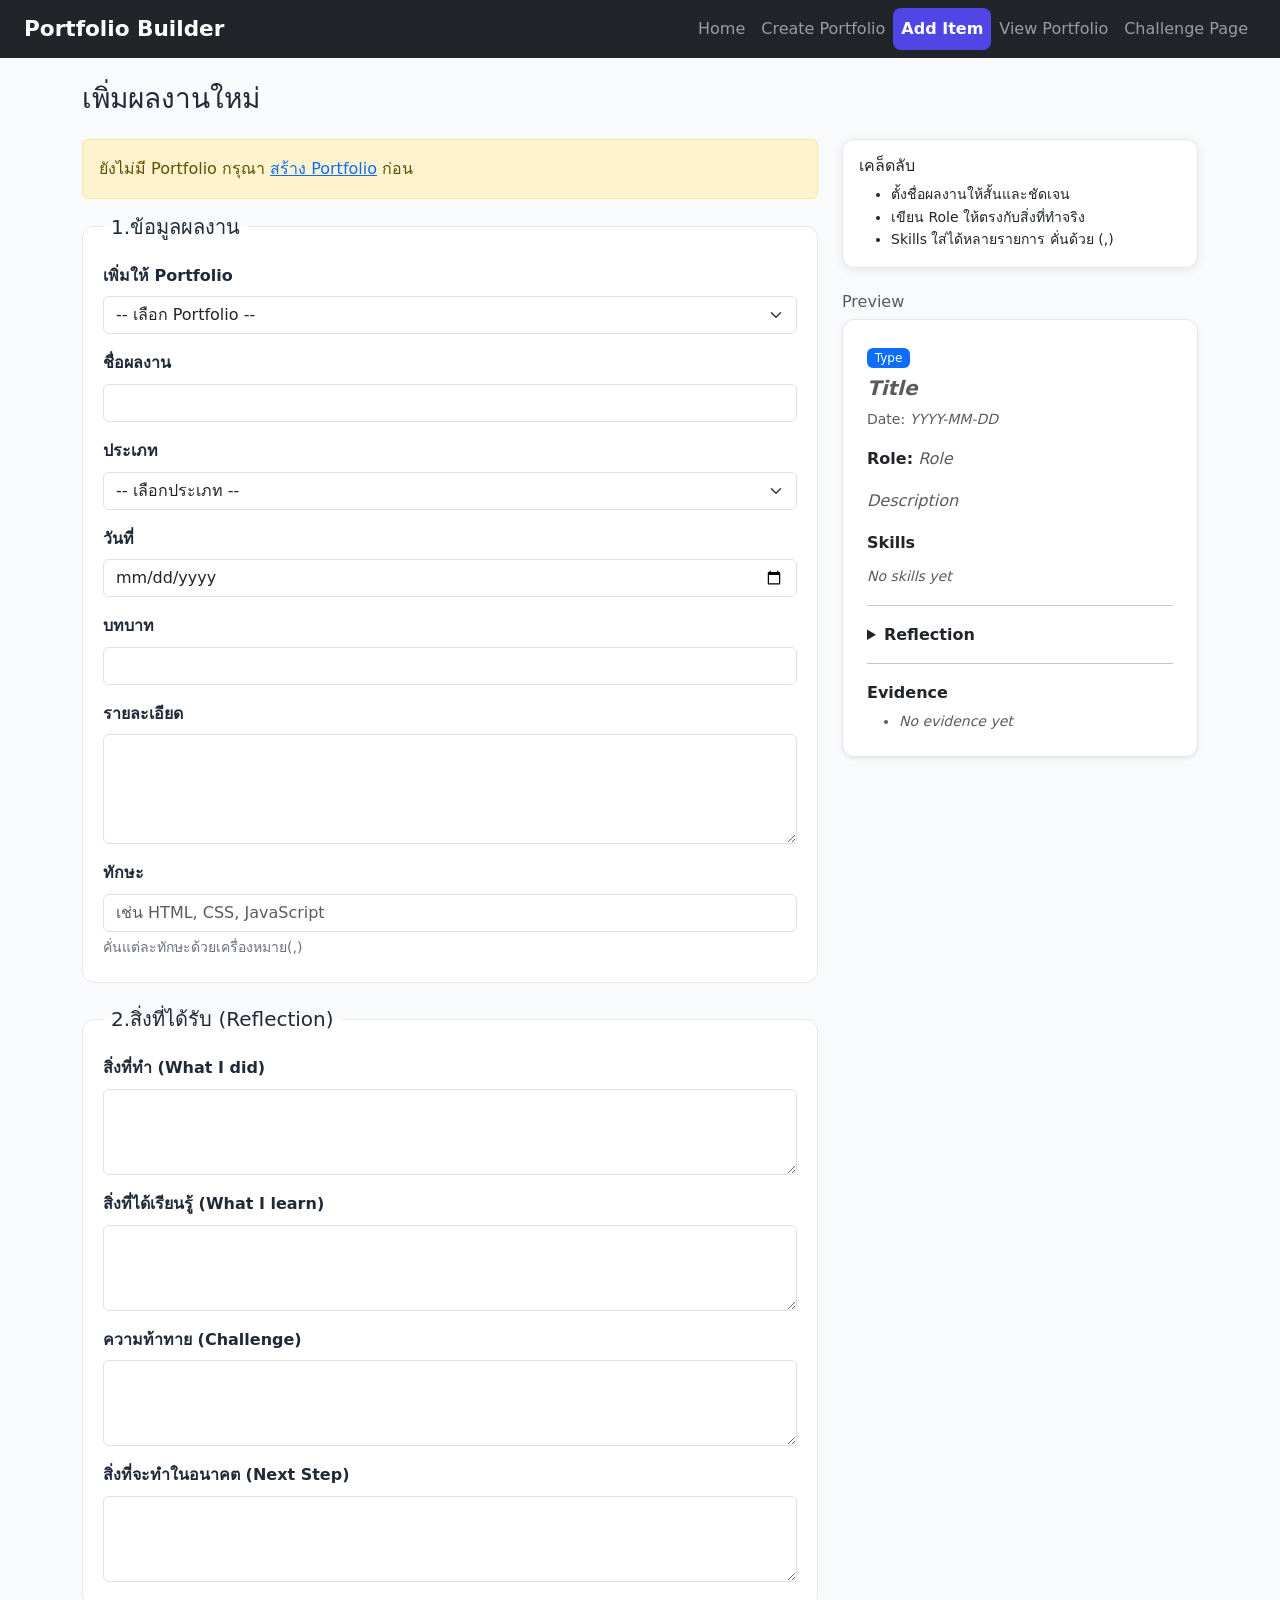
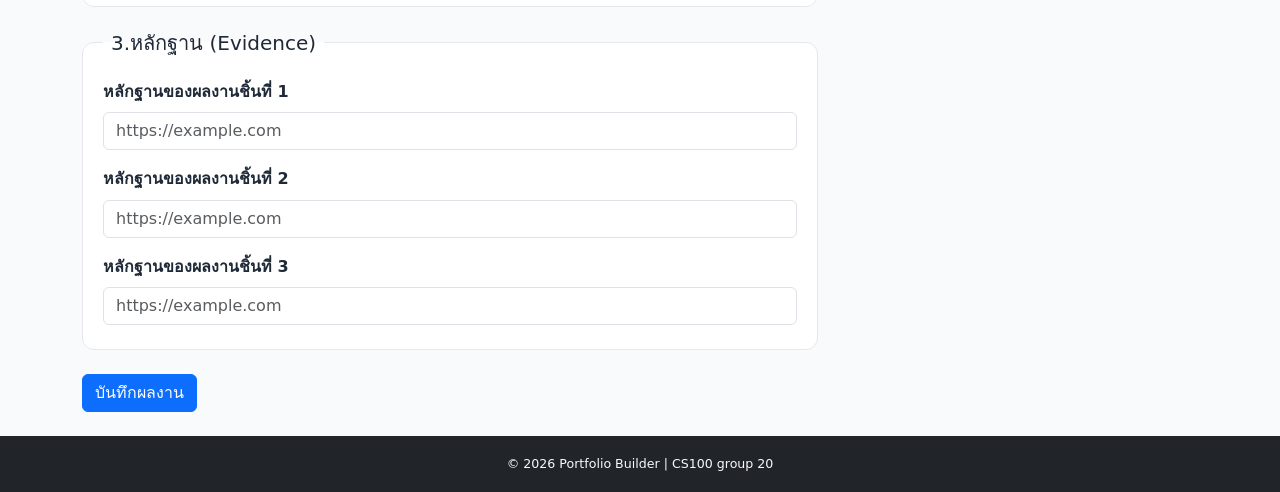
==== add-item.html @ 4fb491e8 "feat: add challenge pages, navbar link, and php_form folder (#26)" ====
<!doctype html>
<html lang="en">

<head>
  <meta charset="UTF-8" />
  <meta name="viewport" content="width=device-width, initial-scale=1.0" />
  <title>Add Item | Portfolio Builder</title>
  <link href="https://cdn.jsdelivr.net/npm/bootstrap@5.3.8/dist/css/bootstrap.min.css" rel="stylesheet"
    integrity="sha384-sRIl4kxILFvY47J16cr9ZwB07vP4J8+LH7qKQnuqkuIAvNWLzeN8tE5YBujZqJLB" crossorigin="anonymous" />
  <link rel="stylesheet" href="css/style.css" />
  <script src="js/storage.js" defer></script>
  <script src="js/validation.js" defer></script>
  <script src="js/add-item.js" defer></script>
  <script src="js/preview.js" defer></script>
</head>

<body class="d-flex flex-column min-vh-100">

  <!--NAVBAR -->
  <nav class="navbar navbar-expand-lg navbar-dark bg-dark sticky-top">
    <div class="container-fluid px-4">

      <a class="navbar-brand" href="index.html">
        <h3><b>Portfolio Builder</b></h3>
      </a>

      <button class="navbar-toggler" type="button" data-bs-toggle="collapse" data-bs-target="#mainNav">
        <span class="navbar-toggler-icon"></span>
      </button>
      <div class="collapse navbar-collapse" id="mainNav">
        <ul class="navbar-nav ms-auto">
          <li class="nav-item"><a class="nav-link" href="index.html">Home</a></li>
          <li class="nav-item"><a class="nav-link" href="create-portfolio.html">Create Portfolio</a></li>
          <li class="nav-item"><a class="nav-link active" href="add-item.html">Add Item</a></li>
          <li class="nav-item"><a class="nav-link" href="portfolio.html">View Portfolio</a></li>
          <li class="nav-item"><a class="nav-link" href="Challenge_Page.html">Challenge Page</a></li>
        </ul>
      </div>
    </div>
  </nav>

  <!-- MAIN -->
  <main class="container my-4 flex-grow-1">
    <h1 class="h3 mb-4">เพิ่มผลงานใหม่</h1>

    <div class="row g-4">
      
       
      <!-- แบบฟอร์ม -->
      <div class="col-lg-8 col-md-6">
        <form id="item-form" class="needs-validation" novalidate>
          <div id="error-summary" class="alert alert-danger d-none" role="alert">
            <strong>กรุณาตรวจสอบข้อมูลต่อไปนี้</strong>
            <ul id="error-list" class="mb-0"></ul>
          </div>

          
          <!-- ข้อมูลผลงาน -->
          <fieldset class="mb-4">
            <legend class="h5">1.ข้อมูลผลงาน</legend>

            <div class="mb-3">
              <label for="portfolio-select" class="form-label">เพิ่มให้ Portfolio</label>
              <select id="portfolio-select" name="portfolioId" class="form-select" required>
                <option value="">-- เลือก Portfolio --</option>
              </select>
              <div class="field-error text-danger small"></div>
            </div>

            <div class="mb-3">
              <label for="title" class="form-label">ชื่อผลงาน</label>
              <input type="text" id="title" name="title" class="form-control" required />
              <div class="field-error text-danger small"></div>
            </div>

            <div class="mb-3">
              <label for="type" class="form-label">ประเภท</label>
              <select id="type" name="type" class="form-select" required>
                <option value="">-- เลือกประเภท --</option>
                <option>Course Assignment</option>
                <option>Project</option>
                <option>Activity</option>
                <option>Competition</option>
                <option>Other</option>
              </select>
              <div class="field-error text-danger small"></div>
            </div>

            <div class="mb-3">
              <label for="date" class="form-label">วันที่</label>
              <input type="date" id="date" name="date" class="form-control" required />
              <div class="field-error text-danger small"></div>
            </div>

            <div class="mb-3">
              <label for="role" class="form-label">บทบาท</label>
              <input type="text" id="role" name="role" class="form-control" required />
              <div class="field-error text-danger small"></div>
            </div>

            <div class="mb-3">
              <label for="description" class="form-label">รายละเอียด</label>
              <textarea id="description" name="description" class="form-control" rows="4" required></textarea>
              <div class="field-error text-danger small"></div>
            </div>

            <div class="mb-3">
              <label for="skills" class="form-label">ทักษะ</label>
              <input type="text" id="skills" name="skills" class="form-control" placeholder="เช่น HTML, CSS, JavaScript"
                required />
              <div class="form-text">คั่นแต่ละทักษะด้วยเครื่องหมาย(,)</div>
              <div class="field-error text-danger small"></div>
            </div>

          </fieldset>

          <!-- สิ่งที่ได้รับ (Reflection) -->
          <fieldset class="mb-4">
            <legend class="h5">2.สิ่งที่ได้รับ (Reflection)</legend>

            <div class="mb-3">
              <label for="whatIDid" class="form-label">สิ่งที่ทำ (What I did)</label>
              <textarea id="whatIDid" name="whatIDid" class="form-control" rows="3" required></textarea>
              <div class="field-error text-danger small"></div>
            </div>

            <div class="mb-3">
              <label for="whatILearned" class="form-label">สิ่งที่ได้เรียนรู้ (What I learn)</label>
              <textarea id="whatILearned" name="whatILearned" class="form-control" rows="3" required></textarea>
              <div class="field-error text-danger small"></div>
            </div>

            <div class="mb-3">
              <label for="challenge" class="form-label">ความท้าทาย (Challenge)</label>
              <textarea id="challenge" name="challenge" class="form-control" rows="3" required></textarea>
              <div class="field-error text-danger small"></div>
            </div>

            <div class="mb-3">
              <label for="nextStep" class="form-label">สิ่งที่จะทำในอนาคต (Next Step)</label>
              <textarea id="nextStep" name="nextStep" class="form-control" rows="3" required></textarea>
              <div class="field-error text-danger small"></div>
            </div>
          </fieldset>

          <!-- หลักฐาน (Evidence) -->
          <fieldset class="mb-4">
            <legend class="h5">3.หลักฐาน (Evidence)</legend>

            <div class="mb-3">
              <label for="evidence1" class="form-label">หลักฐานของผลงานชิ้นที่ 1</label>
              <input type="url" id="evidence1" name="evidence1" class="form-control" placeholder="https://example.com"/>
              <div class="field-error text-danger small"></div>
            </div>

            <div class="mb-3">
              <label for="evidence2" class="form-label">หลักฐานของผลงานชิ้นที่ 2</label>
              <input type="url" id="evidence2" name="evidence2" class="form-control"
                placeholder="https://example.com" />
              <div class="field-error text-danger small"></div>
            </div>

            <div class="mb-3">
              <label for="evidence3" class="form-label">หลักฐานของผลงานชิ้นที่ 3</label>
              <input type="url" id="evidence3" name="evidence3" class="form-control"
                placeholder="https://example.com" />
              <div class="field-error text-danger small"></div>
            </div>

          </fieldset>

          <button type="submit" class="btn btn-primary">บันทึกผลงาน</button>
        </form>
      </div>

      <!-- กล่องเคล็ดลับ -->
      <div class="col-lg-4 col-md-6">
        <div class="card">
          <div class="card-body">
            <h2 class="h6">เคล็ดลับ</h2>
            <ul class="mb-0 small">
              <li>ตั้งชื่อผลงานให้สั้นและชัดเจน</li>
              <li>เขียน Role ให้ตรงกับสิ่งที่ทำจริง</li>
              <li>Skills ใส่ได้หลายรายการ คั่นด้วย (,)</li>
            </ul>
          </div>
        </div>

        <!-- Live Preview (Owner: M3 · Issue #23 · js/preview.js) -->
        <div class="mt-4">
          <h2 class="h6 text-muted">Preview</h2>
          <div id="item-preview"></div>
        </div>
      </div>
    </div>
  </main>

  <!-- FOOTER -->
  <footer class="bg-dark text-light text-center py-3 mt-auto">
    <small>&copy; 2026 Portfolio Builder | CS100 group 20</small>
  </footer>

</body>

</html
---- css/style.css ----
/* ---------- Theme variables ---------- */
:root {
  --brand: #4f46e5;
  --brand-dark: #3730a3;
  --brand-soft: #eef2ff;
  --accent: #f59e0b;
  --ink: #1f2937;
  --muted: #6b7280;
  --line: #e5e7eb;
  --surface: #ffffff;
  --page-bg: #f8fafc;
  --danger: #dc2626;
  --danger-soft: #fef2f2;
  --success: #15803d;
  --radius: 0.75rem;
  --shadow: 0 2px 10px rgba(15, 23, 42, 0.08);
  --bs-primary: var(--brand);
  --bs-link-color: var(--brand);
  --bs-link-hover-color: var(--brand-dark);
}

/* ---------- Base ---------- */
html {
  scroll-behavior: smooth;
}

body {
  background: var(--page-bg);
  color: var(--ink);
  font-family: "Noto Sans Thai", "Sarabun", system-ui, -apple-system, "Segoe UI", sans-serif;
  line-height: 1.6;
  overflow-wrap: anywhere;
}

img,
video {
  max-width: 100%;
  height: auto;
}

h1, h2, h3 {
  line-height: 1.3;
}

:focus-visible {
  outline: 3px solid var(--accent);
  outline-offset: 2px;
}

main {
  min-height: 60vh;
}

/* ---------- Navbar / Footer ---------- */
.navbar .nav-link {
  border-radius: 0.5rem;
  padding: 0.5rem 0.9rem;
}

.navbar .nav-link:hover,
.navbar .nav-link:focus {
  background: rgba(255, 255, 255, 0.12);
}

.navbar .nav-link.active {
  background: var(--brand);
  color: #fff;
  font-weight: 600;
}

.navbar-brand h3 {
  margin: 0;
  font-size: 1.35rem;
}

footer {
  font-size: 0.9rem;
}

/* ---------- Hero ---------- */
.hero {
  padding: 3rem 0;
  background: linear-gradient(135deg, var(--brand-soft), #fff);
  border-bottom: 1px solid var(--line);
}

.hero h1 {
  font-size: 2.25rem;
  font-weight: 700;
  color: var(--brand-dark);
}

/* ---------- Buttons ---------- */
.btn-brand {
  background: var(--brand);
  border: 1px solid var(--brand);
  color: #fff;
  font-weight: 600;
}

.btn-brand:hover,
.btn-brand:focus {
  background: var(--brand-dark);
  border-color: var(--brand-dark);
  color: #fff;
}

.btn-outline-brand {
  background: transparent;
  border: 1px solid var(--brand);
  color: var(--brand);
  font-weight: 600;
}

.btn-outline-brand:hover,
.btn-outline-brand:focus {
  background: var(--brand);
  color: #fff;
}

/* ---------- Cards ---------- */
.card {
  border: 1px solid var(--line);
  border-radius: var(--radius);
  box-shadow: var(--shadow);
  background: var(--surface);
}

.card-header {
  background: var(--brand-soft);
  border-bottom: 1px solid var(--line);
  font-weight: 600;
}

.form-card {
  max-width: 720px;
  margin: 1.5rem auto;
}

.form-wrap {
  max-width: 720px;
}

.portfolio-card .stat {
  color: var(--muted);
  font-size: 0.9rem;
}

.about-box {
  background: var(--brand-soft);
  border-left: 4px solid var(--brand);
  border-radius: 0 var(--radius) var(--radius) 0;
  padding: 1rem 1.25rem;
  margin-bottom: 1rem;
}

.about-box h3 {
  font-size: 1rem;
  font-weight: 700;
  color: var(--brand-dark);
  margin-bottom: 0.25rem;
}

.about-box p {
  margin-bottom: 0;
}

.avatar {
  width: 72px;
  height: 72px;
  border-radius: 50%;
  background: var(--brand);
  color: #fff;
  display: inline-flex;
  align-items: center;
  justify-content: center;
  font-size: 2rem;
  font-weight: 700;
  flex-shrink: 0;
}

/* ---------- Portfolio Item card ---------- */
.item-card {
  margin-bottom: 1.25rem;
}

.item-card .item-meta {
  color: var(--muted);
  font-size: 0.9rem;
}

.item-card details {
  background: var(--page-bg);
  border: 1px solid var(--line);
  border-radius: 0.5rem;
  padding: 0.5rem 0.9rem;
  margin-top: 0.75rem;
}

.item-card summary {
  cursor: pointer;
  font-weight: 600;
  color: var(--brand-dark);
}

.item-card dt {
  font-weight: 600;
  color: var(--brand-dark);
  margin-top: 0.5rem;
}

.item-card dd {
  margin-bottom: 0;
}

.evidence-list {
  padding-left: 1.2rem;
  margin-bottom: 0;
}

.evidence-invalid {
  color: var(--danger);
  text-decoration: line-through;
}

/* ---------- Badge ---------- */
.badge {
  font-weight: 500;
}

.badge-skill {
  background: var(--brand-soft);
  color: var(--brand-dark);
  border: 1px solid #c7d2fe;
  border-radius: 999px;
  padding: 0.35em 0.75em;
  margin: 0 0.25rem 0.25rem 0;
  display: inline-block;
}

.badge-type {
  background: var(--accent);
  color: #1f2937;
  border-radius: 999px;
  padding: 0.35em 0.75em;
}

/* ---------- Forms ---------- */
.form-label {
  font-weight: 600;
}

.req,
.form-label.required::after {
  color: var(--danger);
}

.form-label.required::after {
  content: " *";
}

.form-control:focus,
.form-select:focus {
  border-color: var(--brand);
  box-shadow: 0 0 0 0.2rem rgba(79, 70, 229, 0.2);
}

fieldset {
  border: 1px solid var(--line);
  border-radius: var(--radius);
  padding: 1rem 1.25rem 0.5rem;
  margin-bottom: 1.5rem;
  background: var(--surface);
  min-width: 0;
}

legend {
  float: none;
  width: auto;
  padding: 0 0.5rem;
  font-size: 1.1rem;
  font-weight: 700;
  color: var(--brand-dark);
}

.form-text {
  color: var(--muted);
}

.privacy-note {
  background: #fffbeb;
  border: 1px solid #fcd34d;
  border-radius: 0.5rem;
  padding: 0.6rem 0.9rem;
  font-size: 0.9rem;
}

.tips-box,
.preview-box {
  background: var(--surface);
  border: 1px solid var(--line);
  border-radius: var(--radius);
  padding: 1rem 1.25rem;
}

/* ---------- Validation (js/validation.js — Issue #20) ---------- */
.form-control.is-invalid,
.form-select.is-invalid {
  border-color: var(--danger);
  background-color: var(--danger-soft);
}

.field-error {
  color: var(--danger);
  font-size: 0.875rem;
  margin-top: 0.25rem;
  display: block;
}

.field-error:empty {
  display: none;
}

.error-summary {
  background: var(--danger-soft);
  border: 1px solid #fecaca;
  border-left: 4px solid var(--danger);
  color: #7f1d1d;
  border-radius: 0.5rem;
  padding: 0.75rem 1rem;
  margin-bottom: 1rem;
}

.error-summary ul {
  margin: 0.25rem 0 0;
  padding-left: 1.2rem;
}

.success-note {
  background: #f0fdf4;
  border: 1px solid #bbf7d0;
  color: var(--success);
  border-radius: 0.5rem;
  padding: 0.6rem 1rem;
}

/* ---------- Empty state / switcher ---------- */
.empty-state {
  text-align: center;
  padding: 2.5rem 1rem;
  color: var(--muted);
  border: 2px dashed var(--line);
  border-radius: var(--radius);
  background: var(--surface);
}

.portfolio-switcher .nav-link {
  color: var(--brand-dark);
}

.portfolio-switcher .nav-link.active {
  background: var(--brand);
  color: #fff;
}

/* ---------- Responsive ---------- */
@media (min-width: 992px) {
  .preview-box,
  .tips-box {
    position: sticky;
    top: 1rem;
  }
}

@media (max-width: 767.98px) {
  .hero {
    padding: 2rem 0;
  }

  .hero h1 {
    font-size: 1.6rem;
  }

  main.container,
  .container {
    padding-left: 1rem;
    padding-right: 1rem;
  }

  fieldset {
    padding: 0.75rem 0.85rem 0.25rem;
  }

  .form-actions .btn,
  .hero .btn {
    width: 100%;
    margin-right: 0 !important;
    margin-bottom: 0.5rem;
  }

  .hero .btn + .btn {
    margin-top: 0.5rem !important;
  }

  .form-control,
  .form-select,
  .btn {
    min-height: 44px;
  }

  textarea.form-control {
    min-height: 96px;
  }

  .item-card .card-body {
    padding: 1rem;
  }
}

@media (max-width: 767.98px) {
  input,
  select,
  textarea {
    font-size: 16px;
  }
}

/* ---------- Print / reduced motion ---------- */
@media (prefers-reduced-motion: reduce) {
  html {
    scroll-behavior: auto;
  }
}
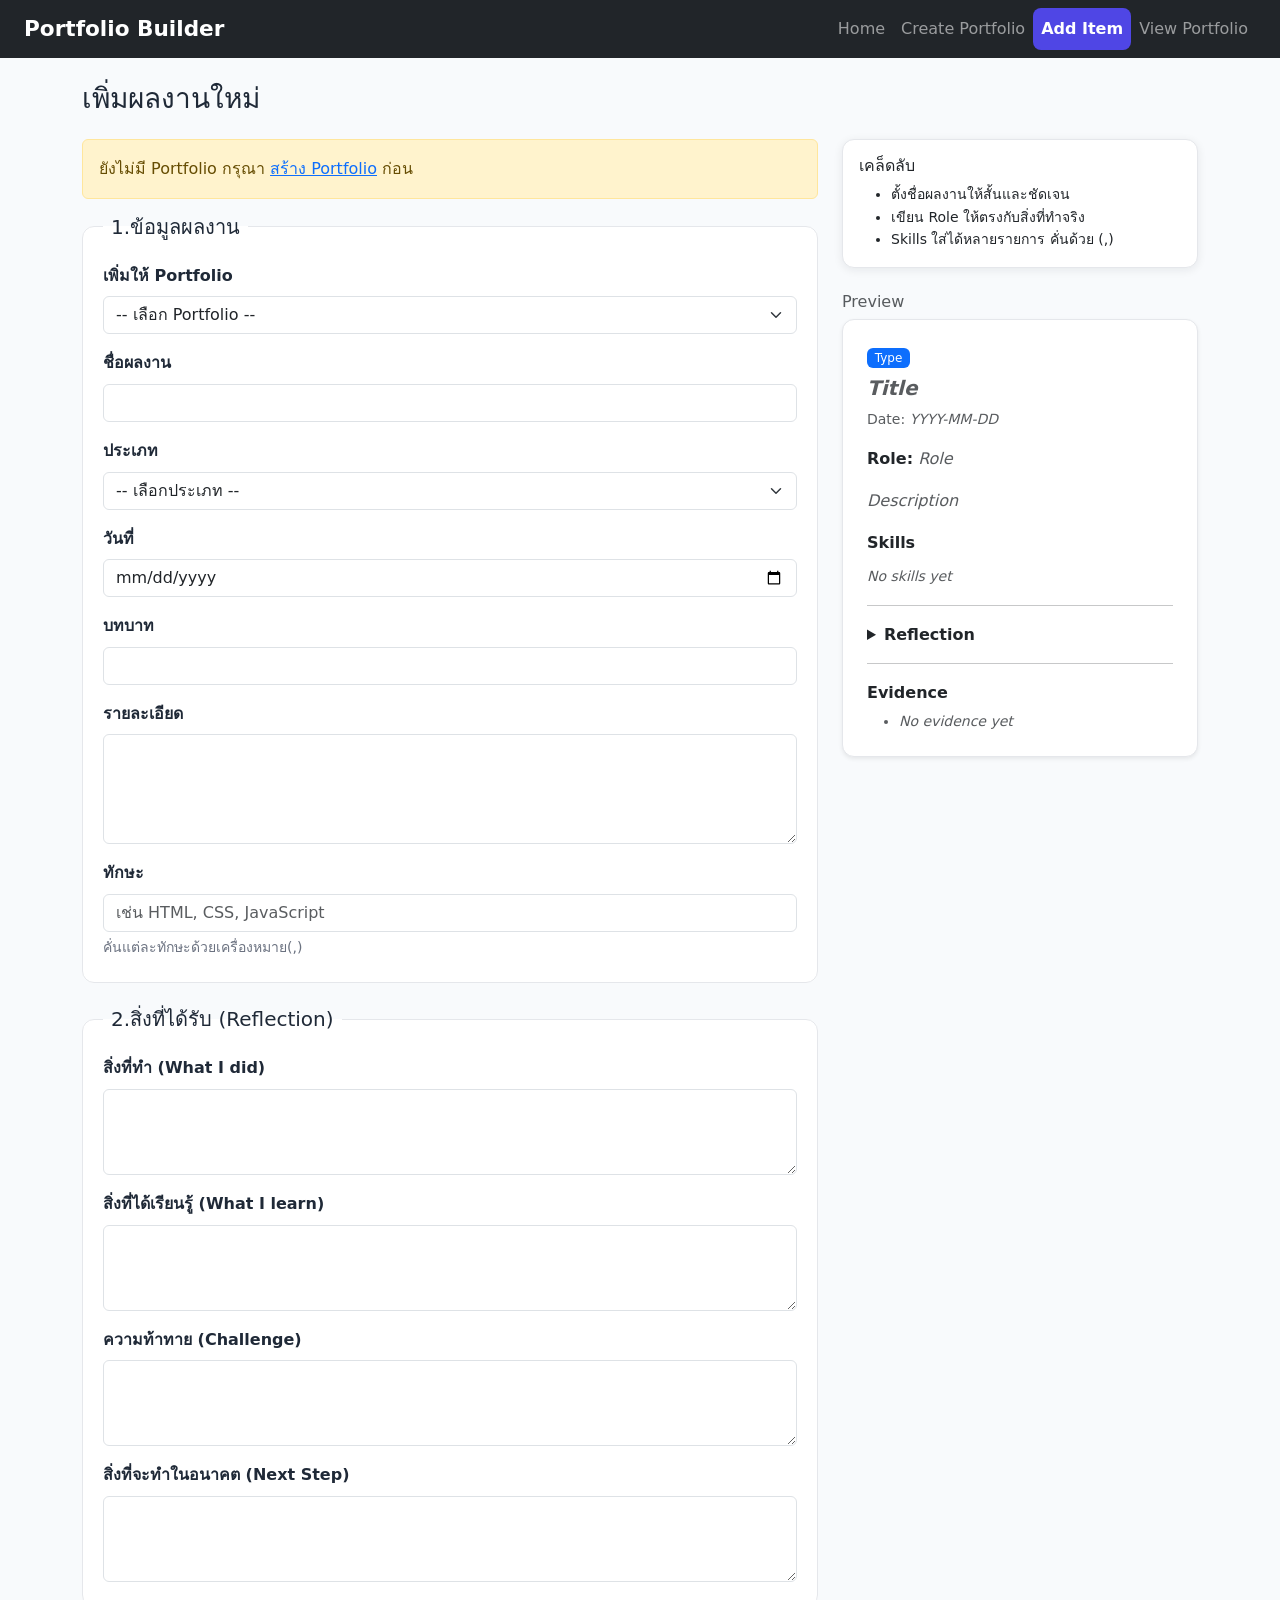
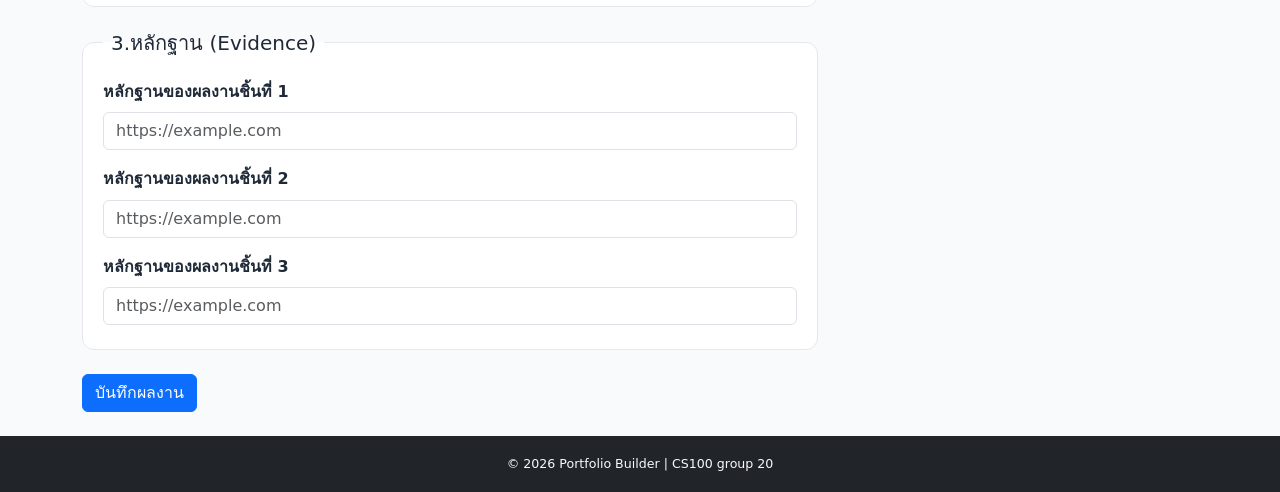
==== commit c11f9b1d: "fix: close </html> tag on add item page (#23)" ====
--- a/add-item.html
+++ b/add-item.html
@@ -33,7 +33,6 @@
           <li class="nav-item"><a class="nav-link" href="create-portfolio.html">Create Portfolio</a></li>
           <li class="nav-item"><a class="nav-link active" href="add-item.html">Add Item</a></li>
           <li class="nav-item"><a class="nav-link" href="portfolio.html">View Portfolio</a></li>
-          <li class="nav-item"><a class="nav-link" href="Challenge_Page.html">Challenge Page</a></li>
         </ul>
       </div>
     </div>
@@ -202,4 +201,4 @@
 
 </body>
 
-</html+</html>
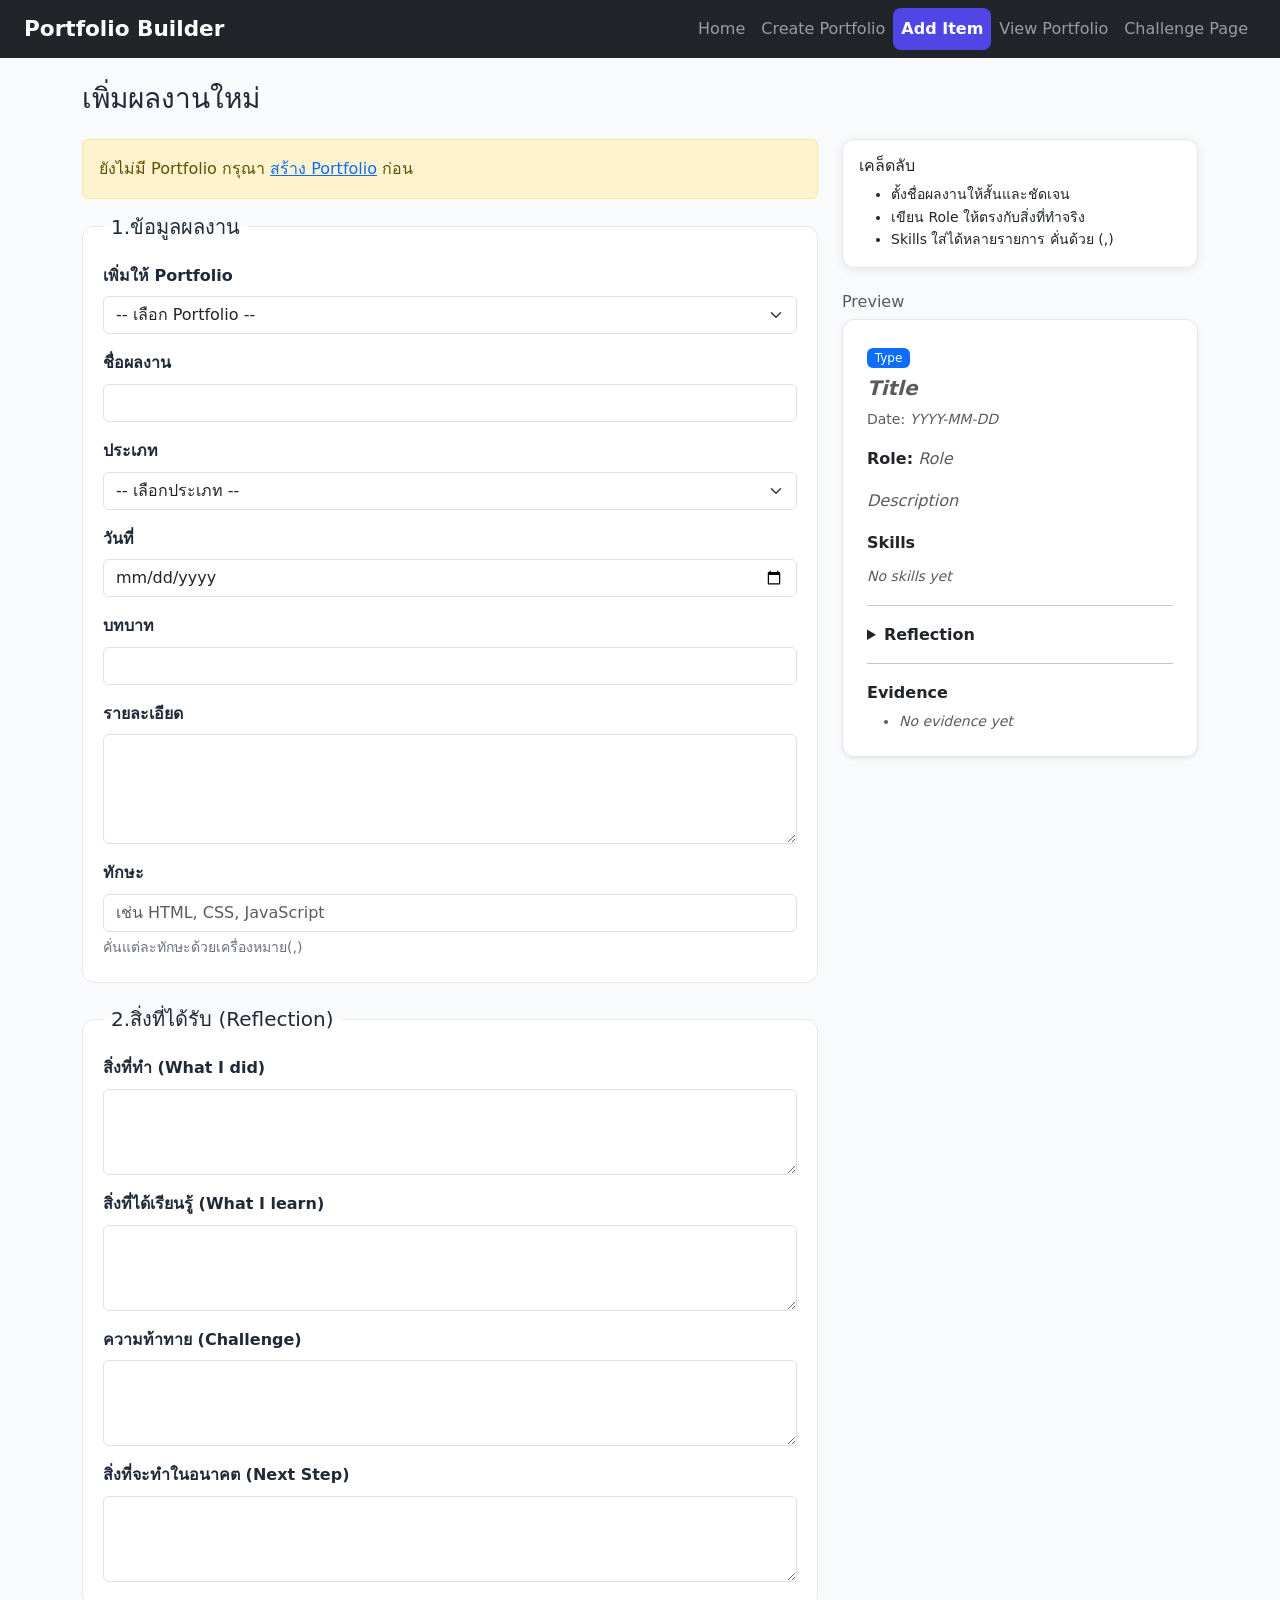
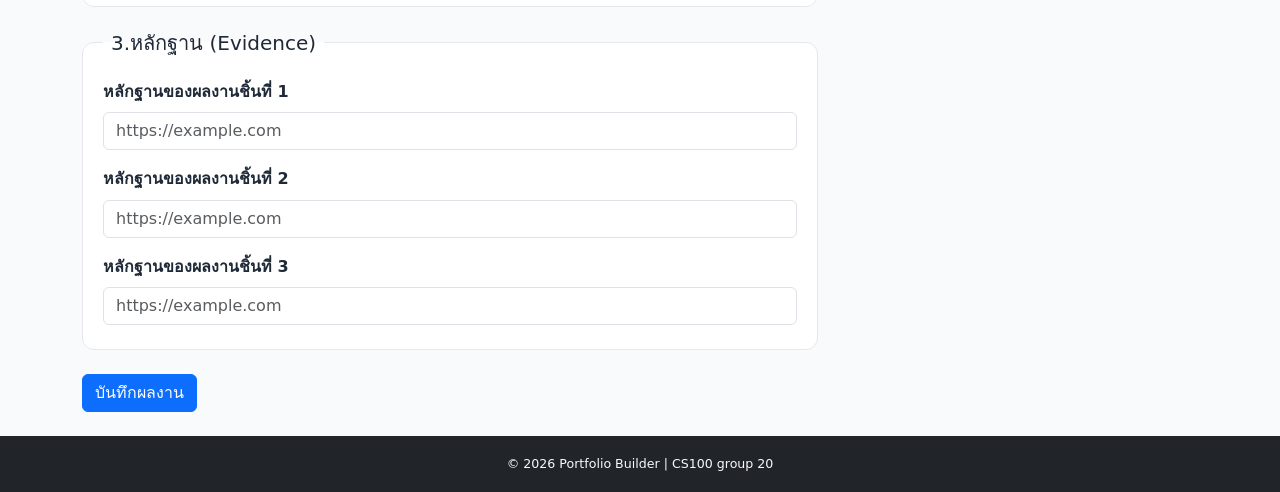
==== commit 14ef237f: "Merge pull request #65 from Patsakorn-Nakforn/feat/challenge-pages feat: add challenge pages, navbar" ====
--- a/add-item.html
+++ b/add-item.html
@@ -33,6 +33,7 @@
           <li class="nav-item"><a class="nav-link" href="create-portfolio.html">Create Portfolio</a></li>
           <li class="nav-item"><a class="nav-link active" href="add-item.html">Add Item</a></li>
           <li class="nav-item"><a class="nav-link" href="portfolio.html">View Portfolio</a></li>
+          <li class="nav-item"><a class="nav-link" href="Challenge_Page.html">Challenge Page</a></li>
         </ul>
       </div>
     </div>
@@ -201,4 +202,4 @@
 
 </body>
 
-</html>+</html
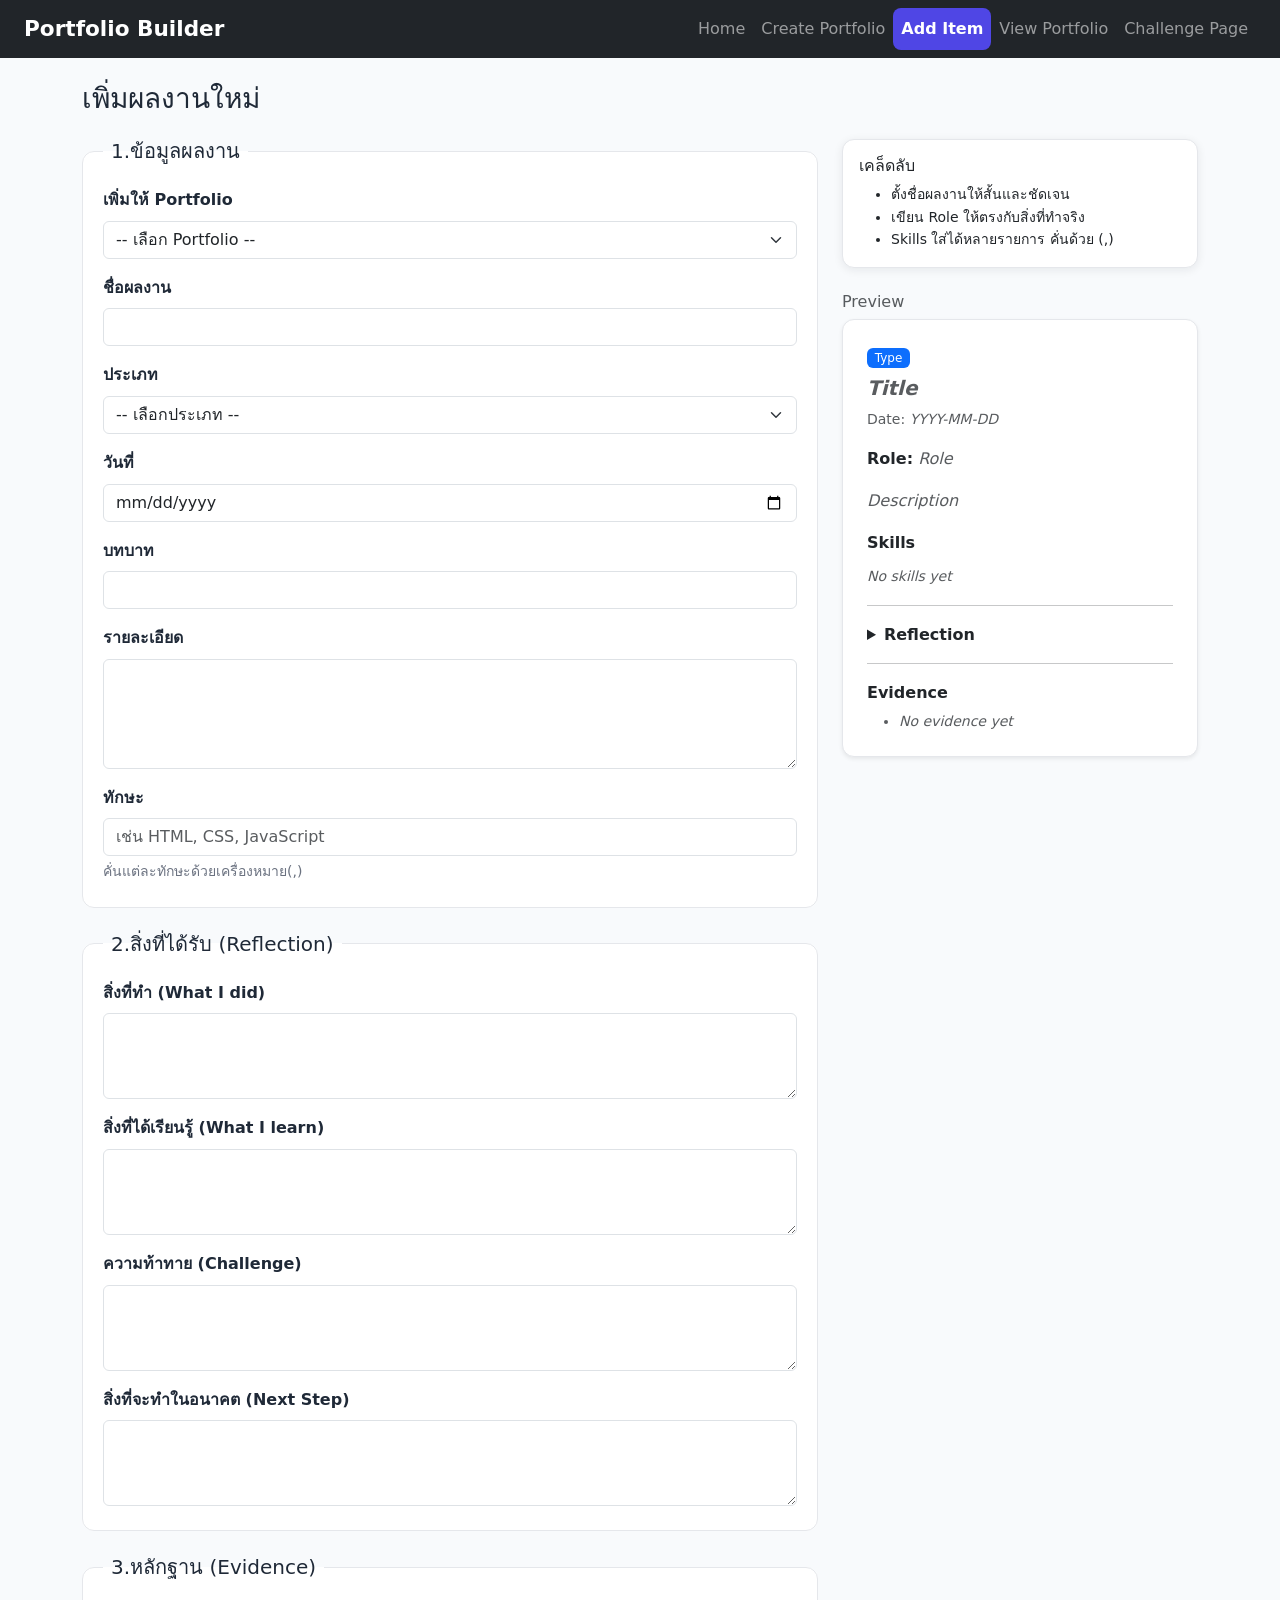
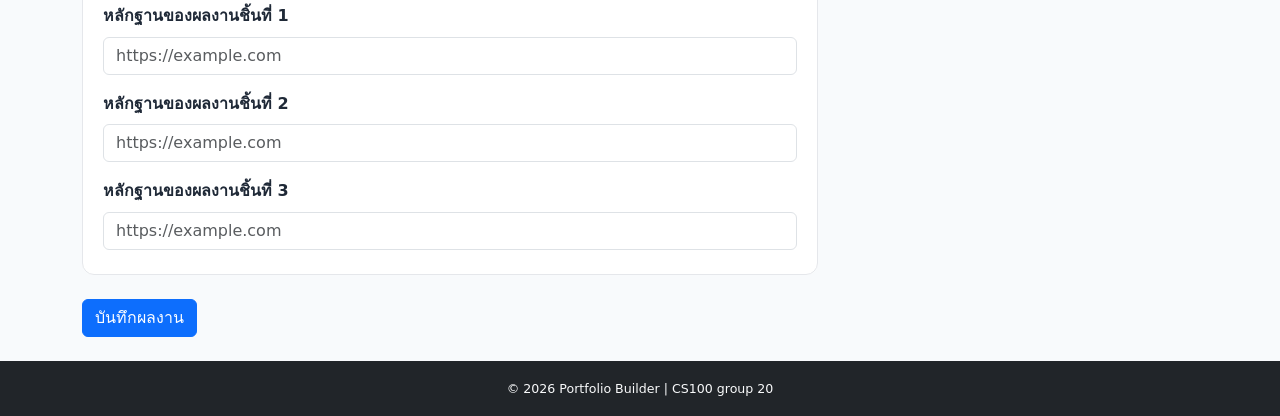
==== commit 538df407: "feat: add member portfolios to Home with view and add item links (#58)" ====
--- a/add-item.html
+++ b/add-item.html
@@ -9,6 +9,7 @@
     integrity="sha384-sRIl4kxILFvY47J16cr9ZwB07vP4J8+LH7qKQnuqkuIAvNWLzeN8tE5YBujZqJLB" crossorigin="anonymous" />
   <link rel="stylesheet" href="css/style.css" />
   <script src="js/storage.js" defer></script>
+  <script src="js/member-data.js" defer></script>
   <script src="js/validation.js" defer></script>
   <script src="js/add-item.js" defer></script>
   <script src="js/preview.js" defer></script>
@@ -202,4 +203,4 @@
 
 </body>
 
-</html+</html>
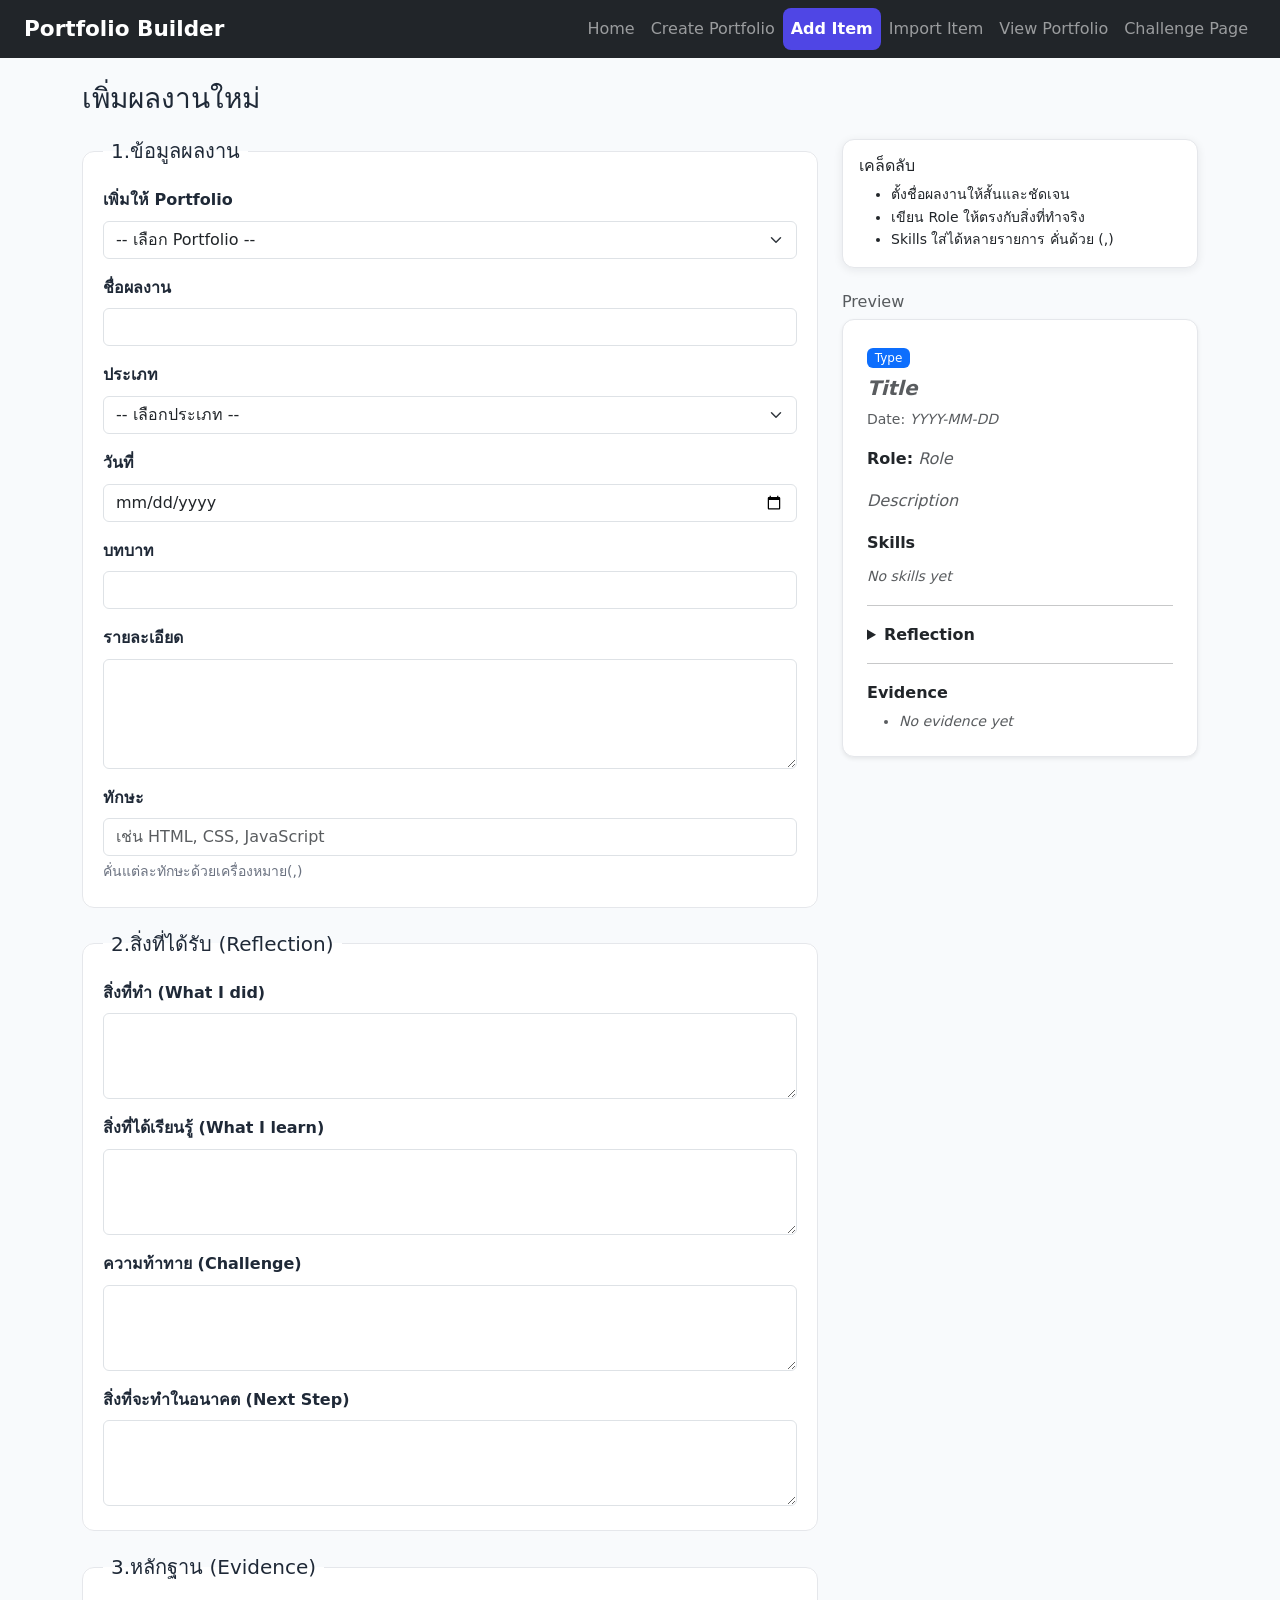
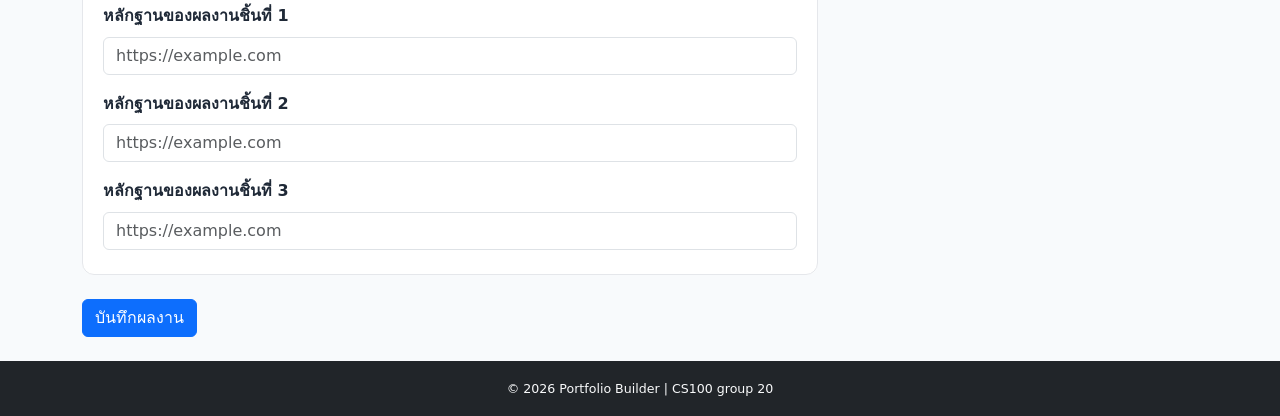
==== commit 65e80f80: "feat:Add import-item to each other page navbar (#36)" ====
--- a/add-item.html
+++ b/add-item.html
@@ -33,6 +33,7 @@
           <li class="nav-item"><a class="nav-link" href="index.html">Home</a></li>
           <li class="nav-item"><a class="nav-link" href="create-portfolio.html">Create Portfolio</a></li>
           <li class="nav-item"><a class="nav-link active" href="add-item.html">Add Item</a></li>
+          <li class="nav-item"><a class="nav-link" href="import-item.html">Import Item</a></li>
           <li class="nav-item"><a class="nav-link" href="portfolio.html">View Portfolio</a></li>
           <li class="nav-item"><a class="nav-link" href="Challenge_Page.html">Challenge Page</a></li>
         </ul>
